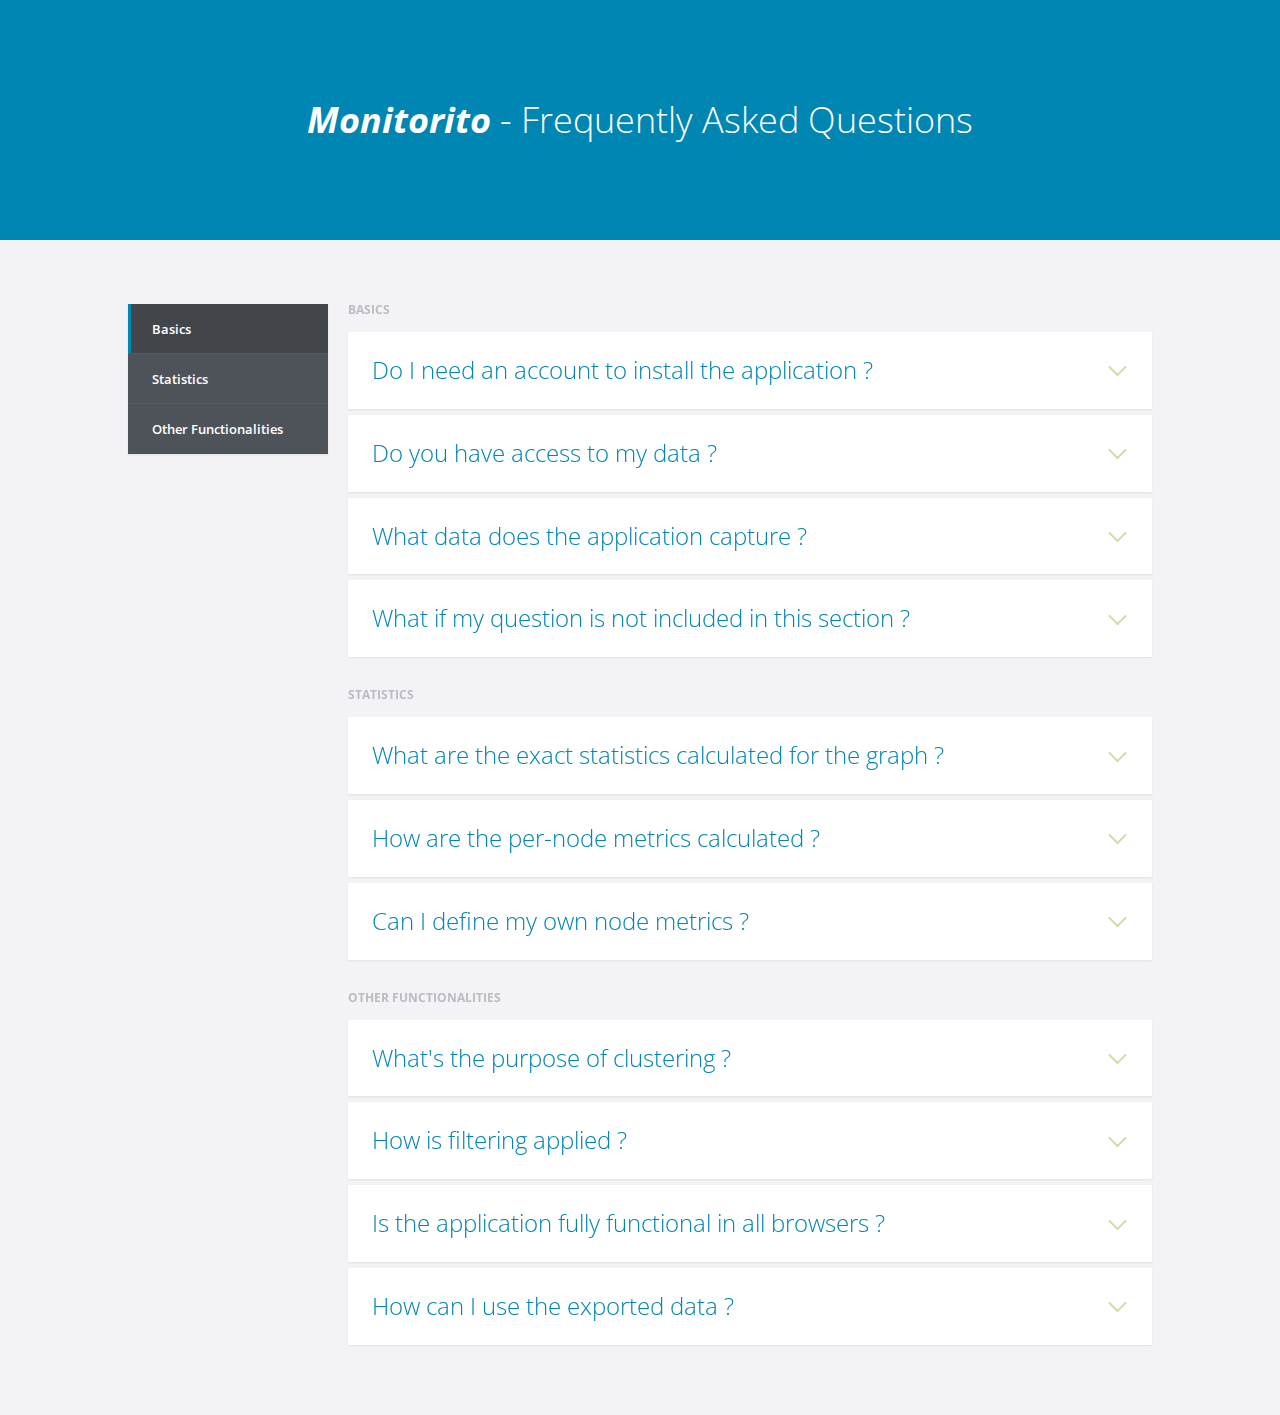
==== faq.html @ d4eaa4d3 "Added FAQ section" ====
<!DOCTYPE html>
<html lang="en" class="no-js">
<head>
	<meta charset="UTF-8">
	<meta name="viewport" content="width=device-width, initial-scale=1">
	<link href='https://fonts.googleapis.com/css?family=Open+Sans:400,300,600,700' rel='stylesheet' type='text/css'>
	<link rel="stylesheet" href="assets/css/faq_reset.css">
	<link rel="stylesheet" href="assets/css/faq_style.css">
	<script src="assets/js/modernizr.js"></script>
	<title>Monitorito: Frequently Asked Questions</title>
</head>
<body>
<header>
	<h1><a href="index.html">Monitorito</a> - Frequently Asked Questions</h1>
</header>
<section class="cd-faq">
	<ul class="cd-faq-categories">
		<li><a class="selected" href="#basics">Basics</a></li>
		<li><a href="#statistics">Statistics</a></li>
		<li><a href="#other">Other Functionalities</a></li>
	</ul>

	<div class="cd-faq-items">
		<ul id="basics" class="cd-faq-group">
			<li class="cd-faq-title"><h2>Basics</h2></li>

			<li>
				<a class="cd-faq-trigger" href="#0">Do I need an account to install the application ?</a>
				<div class="cd-faq-content">
					<p>No account is needed to install and use the application. The application is installed as browser extension. So, you only have to first download the browser that you want to use and then install the extension through the Extensions Store of this browser. You can find the corresponding links in the home page.</p>
				</div>
			</li>
			<li>
				<a class="cd-faq-trigger" href="#0">Do you have access to my data ?</a>
				<div class="cd-faq-content">
					<p>No, your data are safe. The data are only stored locally in the user's computer and the application does not send any data from the user's browsing activity to anyone. </p>
				</div>
			</li>
			<li>
				<a class="cd-faq-trigger" href="#0">What data does the application capture ?</a>
				<div class="cd-faq-content">
					<p>The application only captures requests being made by the browser from which the application is running, so requests being made by other browsers or by the system (e.g. system updates) are not captured by the application. Furthermore, the application only captures requests being made after the application has started executing.</p>
				</div>
			</li>
			<li>
				<a class="cd-faq-trigger" href="#0">What if my question is not included in this section ?</a>
				<div class="cd-faq-content">
					<p>If you have a question missing from this section, feel free to send us your question <a href="mailto:monitorito.faq@gmail.com" target="_top">here</a>. We will try to reply as soon as possible and we will consider adding your question here.</p>
				</div>
			</li>
		</ul>

		<ul id="statistics" class="cd-faq-group">
			<li class="cd-faq-title"><h2>Statistics</h2></li>

			<li>
				<a class="cd-faq-trigger" href="#0">What are the exact statistics calculated for the graph ?</a>
				<div class="cd-faq-content">
					<p>The statistics calculated about the nodes of the graph are the following: <br>
						&nbsp; &nbsp; &nbsp; &nbsp;	- percentage of first-party domains (visited directly by the user) <br>
						&nbsp; &nbsp; &nbsp; &nbsp;	- percentage of third-party domains (visited in the background, as dependencies) <br>
						There are 4 different categories of edges in the graph depending on the following criteria: incoming vs outgoing, referral vs non-referral. For each different category, the following statistics are being calculated across all the nodes of the graph: <br>
						&nbsp; &nbsp; &nbsp; &nbsp;	- maximum <br>
						&nbsp; &nbsp; &nbsp; &nbsp;	- minimum <br>
						&nbsp; &nbsp; &nbsp; &nbsp;	- average <br>
						&nbsp; &nbsp; &nbsp; &nbsp;	- standard deviation <br>
					</p>
				</div>
			</li>
			<li>
				<a class="cd-faq-trigger" href="#0">How are the per-node metrics calculated ?</a>
				<div class="cd-faq-content">
					<p>Currently, there are 4 defined per-node metrics and they are calculated as explained below: <br>
						&nbsp; &nbsp; &nbsp; &nbsp;	- Phishing Metric: 1 divided by the total number of outgoing and incoming edges <br>
						&nbsp; &nbsp; &nbsp; &nbsp;	- Tracking Metric: ratio of incoming referral edges of the selected domain to the maximum number of incoming referral edges of a node across the whole graph  <br>
						&nbsp; &nbsp; &nbsp; &nbsp;	- Tracking Cookies Metric: percentage of third-party cookies to total number of cookies of the selected domain domain <br>
						&nbsp; &nbsp; &nbsp; &nbsp;	- Leaking Metric: sum of squares of values of Tracking Metric for all neighbour nodes reached by outgoing referral edges from the selected domain, divided by the number of these nodes <br>
					</p>
				</div>
			</li>
			<li>
				<a class="cd-faq-trigger" href="#0">Can I define my own node metrics ?</a>
				<div class="cd-faq-content">
					<p>Currently, there is not a capability to add new user-defined metrics from the user interface. However, one can easily define a new metric, slightly modifying the source code and the new metric will be accordingly included in all other functionalities, such as filtering. The source code is available <a href="https://github.com/monitorito/monitorito">here</a>.</p>
				</div>
			</li>
		</ul>

		<ul id="other" class="cd-faq-group">
			<li class="cd-faq-title"><h2>Other Functionalities</h2></li>

			<li>
				<a class="cd-faq-trigger" href="#0">What's the purpose of clustering ?</a>
				<div class="cd-faq-content">
					<p>You can use clustering to aggregate multiple domains, forming a new node. A common case is when you want to handle several sub-domains as a single node. You can achieve this by providing the root domain in the clustering form. Note that statistics are also calculated for cluster nodes and this is how you can aggregate metrics of all the included sub-domains to a single node. You can also define a list of domains that you want to cluster, if you want to cluster unrelated domains.</p>
				</div>
			</li>
			<li>
				<a class="cd-faq-trigger" href="#0">How is filtering applied ?</a>
				<div class="cd-faq-content">
					<p>Each time you filter the graph, you provide a set of conditions related to nodes. You also define whether you want to show or hide the nodes matching the criteria. During the filtering, the provided criteria are tested against each node. In the end, the matched nodes are shown (or hidden), depending on your choice. An edge will be shown after filtering, only if both the destination and the source node of this edge are visible.</p>
				</div>
			</li>
			<li>
				<a class="cd-faq-trigger" href="#0">Is the application fully functional in all browsers ?</a>
				<div class="cd-faq-content">
					<p>The ideal browser for the application is Chrome, because it provides the full set of functionalities. All functionalities are also provided in Opera. In Firefox, the only difference is that the body of HTTP requests cannot be captured, due to some APIs not yet implemented by the Firefox team. From our experience, the application has the optimal performance, when executed in Chrome.</p>
				</div>
			</li>
			<li>
				<a class="cd-faq-trigger" href="#0">How can I use the exported data ?</a>
				<div class="cd-faq-content">
					<p>The data are exported in .csv format, since it is a standard format that is widely accepted by multiple analytics tools. You can import and analyse the exported graph, using several analytics tools, such as Apache Spark, MapReduce etc. We have experimented importing and analysing the data, using the Neo4j graph database. We will probably soon release some sample scripts that can be used to import the exported data in Neo4j.</p>
				</div>
			</li>
		</ul>

	</div>
	<a href="#0" class="cd-close-panel">Close</a>
</section>
<script src="assets/js/jquery-2.1.1.js"></script>
<script src="assets/js/jquery.mobile.custom.min.js"></script>
<script src="assets/js/faq_main.js"></script>
</body>
</html>
---- assets/css/faq_style.css ----
/* -------------------------------- 

Primary style

-------------------------------- */
*, *::after, *::before {
  -webkit-box-sizing: border-box;
  -moz-box-sizing: border-box;
  box-sizing: border-box;
}

*::after, *::before {
  content: '';
}

body {
  font-size: 100%;
  font-family: "Open Sans", sans-serif;
  color: #4e5359;
  background-color: #f3f3f5;
}
body::after {
  /* overlay layer visible on small devices when the right panel slides in */
  position: fixed;
  top: 0;
  left: 0;
  width: 100%;
  height: 100%;
  background-color: rgba(78, 83, 89, 0.8);
  visibility: hidden;
  opacity: 0;
  -webkit-transition: opacity .3s 0s, visibility 0s .3s;
  -moz-transition: opacity .3s 0s, visibility 0s .3s;
  transition: opacity .3s 0s, visibility 0s .3s;
}
body.cd-overlay::after {
  visibility: visible;
  opacity: 1;
  -webkit-transition: opacity .3s 0s, visibility 0s 0s;
  -moz-transition: opacity .3s 0s, visibility 0s 0s;
  transition: opacity .3s 0s, visibility 0s 0s;
}
@media only screen and (min-width: 768px) {
  body::after {
    display: none;
  }
}

a {
  color: #0086b3;
  text-decoration: none;
}

/* -------------------------------- 

Main components 

-------------------------------- */
header {
  position: relative;
  height: 180px;
  line-height: 180px;
  text-align: center;
  background-color: #0086b3;
}
header h1 {
  color: #ffffff;
  -webkit-font-smoothing: antialiased;
  -moz-osx-font-smoothing: grayscale;
  font-size: 20px;
  font-size: 1.25rem;
}
@media only screen and (min-width: 1024px) {
  header {
    height: 240px;
    line-height: 240px;
  }
  header h1 {
    font-size: 36px;
    font-size: 2.25rem;
    font-weight: 300;
  }
}

h1 a {
	color: white;
	font-weight: bold;
	font-style: italic;
}

.cd-faq {
  width: 90%;
  max-width: 1024px;
  margin: 2em auto;
  box-shadow: 0 1px 5px rgba(0, 0, 0, 0.1);
}
.cd-faq:after {
  content: "";
  display: table;
  clear: both;
}
@media only screen and (min-width: 768px) {
  .cd-faq {
    position: relative;
    margin: 4em auto;
    box-shadow: none;
  }
}

.cd-faq-categories a {
  position: relative;
  display: block;
  overflow: hidden;
  height: 50px;
  line-height: 50px;
  padding: 0 28px 0 16px;
  background-color: #4e5359;
  -webkit-font-smoothing: antialiased;
  -moz-osx-font-smoothing: grayscale;
  color: #ffffff;
  white-space: nowrap;
  border-bottom: 1px solid #555b61;
  text-overflow: ellipsis;
}
.cd-faq-categories a::before, .cd-faq-categories a::after {
  /* plus icon on the right */
  position: absolute;
  top: 50%;
  right: 16px;
  display: inline-block;
  height: 1px;
  width: 10px;
  background-color: #7f868e;
}
.cd-faq-categories a::after {
  -webkit-transform: rotate(90deg);
  -moz-transform: rotate(90deg);
  -ms-transform: rotate(90deg);
  -o-transform: rotate(90deg);
  transform: rotate(90deg);
}
.cd-faq-categories li:last-child a {
  border-bottom: none;
}
@media only screen and (min-width: 768px) {
  .cd-faq-categories {
    width: 20%;
    float: left;
    box-shadow: 0 1px 2px rgba(0, 0, 0, 0.08);
  }
  .cd-faq-categories a {
    font-size: 13px;
    font-size: 0.8125rem;
    font-weight: 600;
    padding-left: 24px;
    padding: 0 24px;
    -webkit-transition: background 0.2s, padding 0.2s;
    -moz-transition: background 0.2s, padding 0.2s;
    transition: background 0.2s, padding 0.2s;
  }
  .cd-faq-categories a::before, .cd-faq-categories a::after {
    display: none;
  }
  .no-touch .cd-faq-categories a:hover {
    background: #555b61;
  }
  .no-js .cd-faq-categories {
    width: 100%;
    margin-bottom: 2em;
  }
}
@media only screen and (min-width: 1024px) {
  .cd-faq-categories {
    position: absolute;
    top: 0;
    left: 0;
    width: 200px;
    z-index: 2;
  }
  .cd-faq-categories a::before {
    /* decorative rectangle on the left visible for the selected item */
    display: block;
    top: 0;
    right: auto;
    left: 0;
    height: 100%;
    width: 3px;
    background-color: #0086b3;
    opacity: 0;
    -webkit-transition: opacity 0.2s;
    -moz-transition: opacity 0.2s;
    transition: opacity 0.2s;
  }
  .cd-faq-categories .selected {
    background: #42464b !important;
  }
  .cd-faq-categories .selected::before {
    opacity: 1;
  }
  .cd-faq-categories.is-fixed {
    /* top and left value assigned in jQuery */
    position: fixed;
  }
  .no-js .cd-faq-categories {
    position: relative;
  }
}

.cd-faq-items {
  position: fixed;
  height: 100%;
  width: 90%;
  top: 0;
  right: 0;
  background: #ffffff;
  padding: 0 5% 1em;
  overflow: auto;
  -webkit-overflow-scrolling: touch;
  z-index: 1;
  -webkit-backface-visibility: hidden;
  backface-visibility: hidden;
  -webkit-transform: translateZ(0) translateX(100%);
  -moz-transform: translateZ(0) translateX(100%);
  -ms-transform: translateZ(0) translateX(100%);
  -o-transform: translateZ(0) translateX(100%);
  transform: translateZ(0) translateX(100%);
  -webkit-transition: -webkit-transform .3s;
  -moz-transition: -moz-transform .3s;
  transition: transform .3s;
}
.cd-faq-items.slide-in {
  -webkit-transform: translateZ(0) translateX(0%);
  -moz-transform: translateZ(0) translateX(0%);
  -ms-transform: translateZ(0) translateX(0%);
  -o-transform: translateZ(0) translateX(0%);
  transform: translateZ(0) translateX(0%);
}
.no-js .cd-faq-items {
  position: static;
  height: auto;
  width: 100%;
  -webkit-transform: translateX(0);
  -moz-transform: translateX(0);
  -ms-transform: translateX(0);
  -o-transform: translateX(0);
  transform: translateX(0);
}
@media only screen and (min-width: 768px) {
  .cd-faq-items {
    position: static;
    height: auto;
    width: 78%;
    float: right;
    overflow: visible;
    -webkit-transform: translateZ(0) translateX(0);
    -moz-transform: translateZ(0) translateX(0);
    -ms-transform: translateZ(0) translateX(0);
    -o-transform: translateZ(0) translateX(0);
    transform: translateZ(0) translateX(0);
    padding: 0;
    background: transparent;
  }
}
@media only screen and (min-width: 1024px) {
  .cd-faq-items {
    float: none;
    width: 100%;
    padding-left: 220px;
  }
  .no-js .cd-faq-items {
    padding-left: 0;
  }
}

.cd-close-panel {
  position: fixed;
  top: 5px;
  right: -100%;
  display: block;
  height: 40px;
  width: 40px;
  overflow: hidden;
  text-indent: 100%;
  white-space: nowrap;
  z-index: 2;
  /* Force Hardware Acceleration in WebKit */
  -webkit-transform: translateZ(0);
  -moz-transform: translateZ(0);
  -ms-transform: translateZ(0);
  -o-transform: translateZ(0);
  transform: translateZ(0);
  -webkit-backface-visibility: hidden;
  backface-visibility: hidden;
  -webkit-transition: right 0.4s;
  -moz-transition: right 0.4s;
  transition: right 0.4s;
}
.cd-close-panel::before, .cd-close-panel::after {
  /* close icon in CSS */
  position: absolute;
  top: 16px;
  left: 12px;
  display: inline-block;
  height: 3px;
  width: 18px;
  background: #6c7d8e;
}
.cd-close-panel::before {
  -webkit-transform: rotate(45deg);
  -moz-transform: rotate(45deg);
  -ms-transform: rotate(45deg);
  -o-transform: rotate(45deg);
  transform: rotate(45deg);
}
.cd-close-panel::after {
  -webkit-transform: rotate(-45deg);
  -moz-transform: rotate(-45deg);
  -ms-transform: rotate(-45deg);
  -o-transform: rotate(-45deg);
  transform: rotate(-45deg);
}
.cd-close-panel.move-left {
  right: 2%;
}
@media only screen and (min-width: 768px) {
  .cd-close-panel {
    display: none;
  }
}

.cd-faq-group {
  /* hide group not selected */
  display: none;
}
.cd-faq-group.selected {
  display: block;
}
.cd-faq-group .cd-faq-title {
  background: transparent;
  box-shadow: none;
  margin: 1em 0;
}
.no-touch .cd-faq-group .cd-faq-title:hover {
  box-shadow: none;
}
.cd-faq-group .cd-faq-title h2 {
  text-transform: uppercase;
  font-size: 12px;
  font-size: 0.75rem;
  font-weight: 700;
  color: #bbbbc7;
}
.no-js .cd-faq-group {
  display: block;
}
@media only screen and (min-width: 768px) {
  .cd-faq-group {
    /* all groups visible */
    display: block;
  }
  .cd-faq-group > li {
    background: #ffffff;
    margin-bottom: 6px;
    box-shadow: 0 1px 2px rgba(0, 0, 0, 0.08);
    -webkit-transition: box-shadow 0.2s;
    -moz-transition: box-shadow 0.2s;
    transition: box-shadow 0.2s;
  }
  .no-touch .cd-faq-group > li:hover {
    box-shadow: 0 1px 10px rgba(108, 125, 142, 0.3);
  }
  .cd-faq-group .cd-faq-title {
    margin: 2em 0 1em;
  }
  .cd-faq-group:first-child .cd-faq-title {
    margin-top: 0;
  }
}

.cd-faq-trigger {
  position: relative;
  display: block;
  margin: 1.6em 0 .4em;
  line-height: 1.2;
}
@media only screen and (min-width: 768px) {
  .cd-faq-trigger {
    font-size: 24px;
    font-size: 1.5rem;
    font-weight: 300;
    margin: 0;
    padding: 24px 72px 24px 24px;
  }
  .cd-faq-trigger::before, .cd-faq-trigger::after {
    /* arrow icon on the right */
    position: absolute;
    right: 24px;
    top: 50%;
    height: 2px;
    width: 13px;
    background: #cfdca0;
    -webkit-backface-visibility: hidden;
    backface-visibility: hidden;
    -webkit-transition-property: -webkit-transform;
    -moz-transition-property: -moz-transform;
    transition-property: transform;
    -webkit-transition-duration: 0.2s;
    -moz-transition-duration: 0.2s;
    transition-duration: 0.2s;
  }
  .cd-faq-trigger::before {
    -webkit-transform: rotate(45deg);
    -moz-transform: rotate(45deg);
    -ms-transform: rotate(45deg);
    -o-transform: rotate(45deg);
    transform: rotate(45deg);
    right: 32px;
  }
  .cd-faq-trigger::after {
    -webkit-transform: rotate(-45deg);
    -moz-transform: rotate(-45deg);
    -ms-transform: rotate(-45deg);
    -o-transform: rotate(-45deg);
    transform: rotate(-45deg);
  }
  .content-visible .cd-faq-trigger::before {
    -webkit-transform: rotate(-45deg);
    -moz-transform: rotate(-45deg);
    -ms-transform: rotate(-45deg);
    -o-transform: rotate(-45deg);
    transform: rotate(-45deg);
  }
  .content-visible .cd-faq-trigger::after {
    -webkit-transform: rotate(45deg);
    -moz-transform: rotate(45deg);
    -ms-transform: rotate(45deg);
    -o-transform: rotate(45deg);
    transform: rotate(45deg);
  }
}

.cd-faq-content p {
  font-size: 14px;
  font-size: 0.875rem;
  line-height: 1.4;
  color: #6c7d8e;
}
@media only screen and (min-width: 768px) {
  .cd-faq-content {
    display: none;
    padding: 0 24px 30px;
  }
  .cd-faq-content p {
    line-height: 1.6;
  }
  .no-js .cd-faq-content {
    display: block;
  }
}
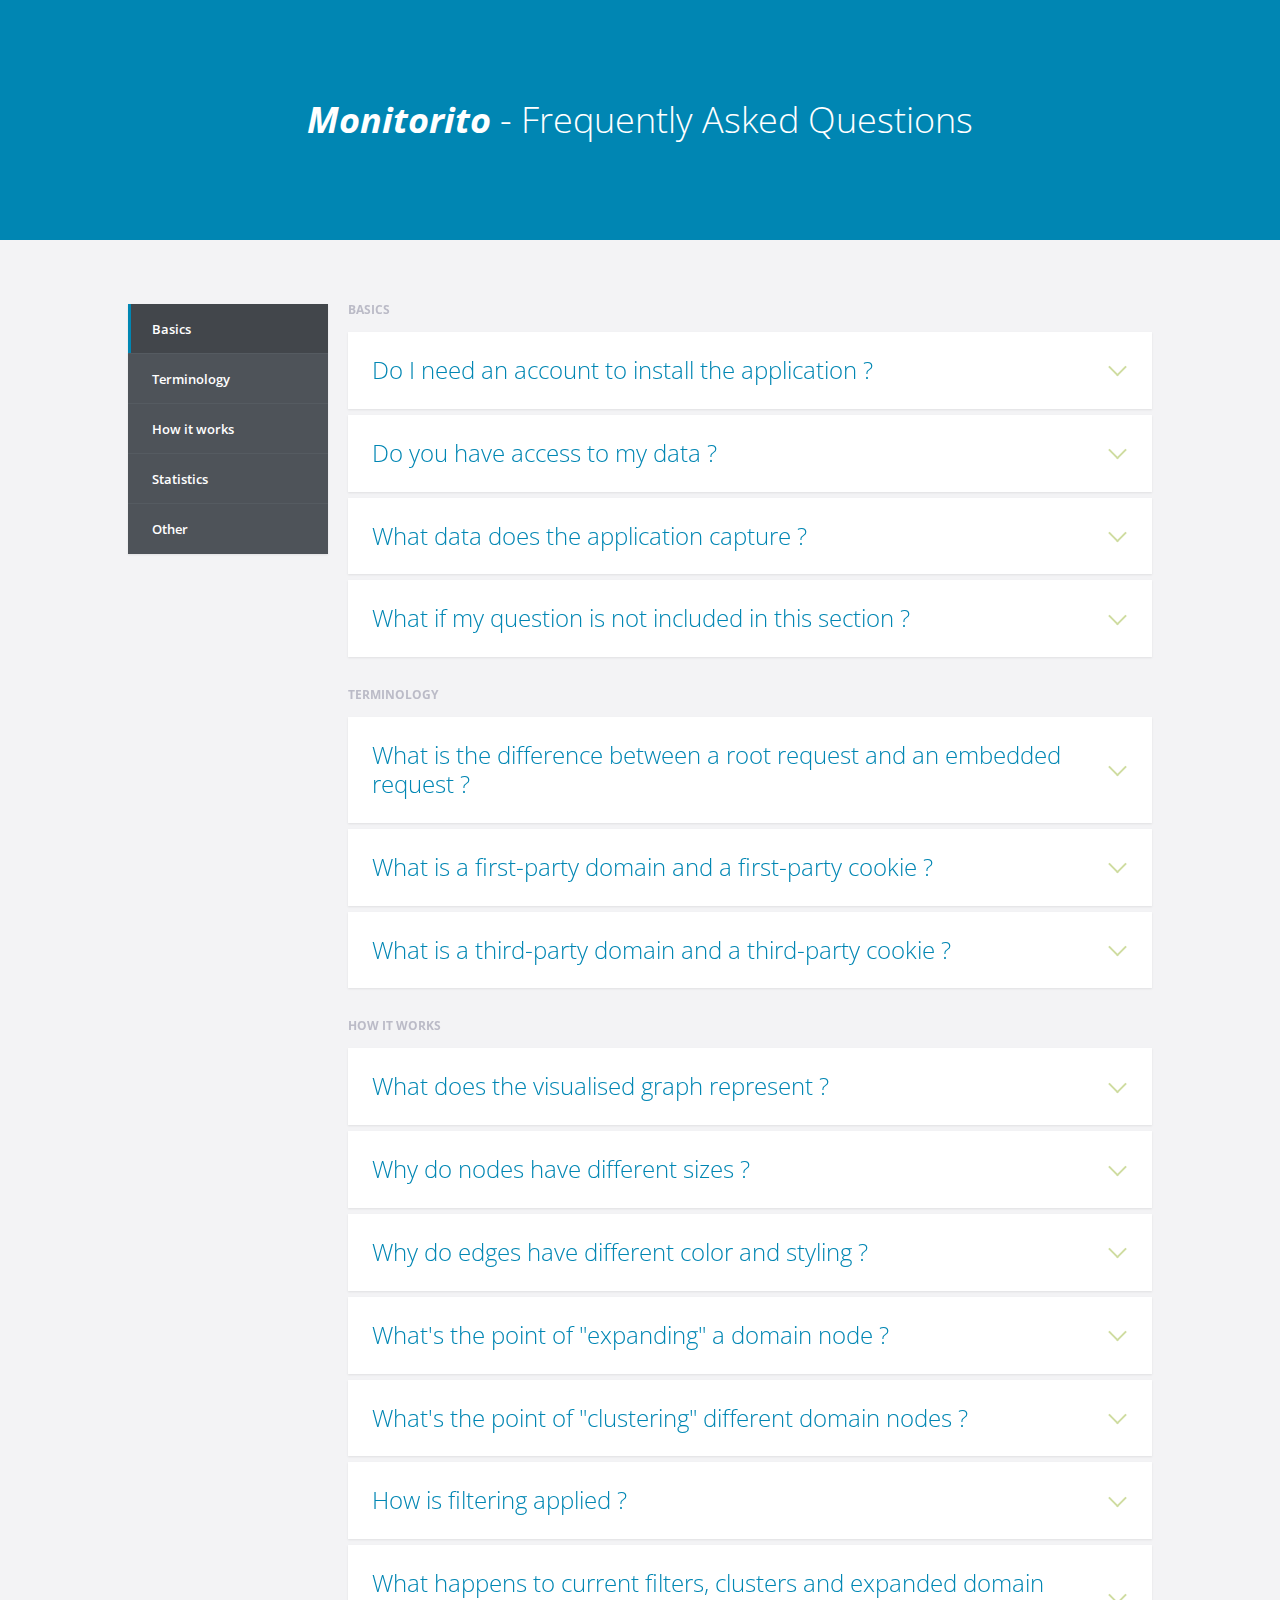
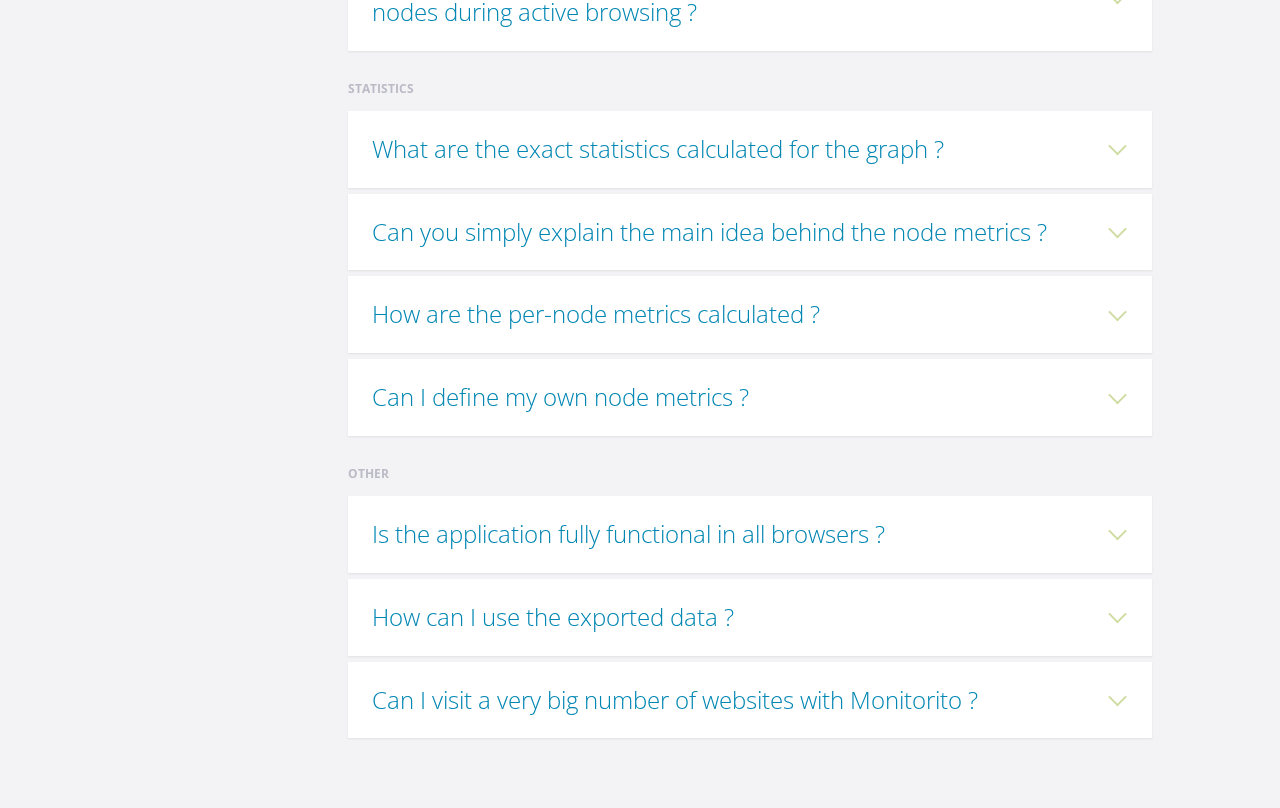
==== commit 59b2a0a4: "Added firefox link and more FAQs" ====
--- a/faq.html
+++ b/faq.html
@@ -16,8 +16,10 @@
 <section class="cd-faq">
 	<ul class="cd-faq-categories">
 		<li><a class="selected" href="#basics">Basics</a></li>
+		<li><a href="#terminology">Terminology</a></li>
+		<li><a href="#how_it_works">How it works</a></li>
 		<li><a href="#statistics">Statistics</a></li>
-		<li><a href="#other">Other Functionalities</a></li>
+		<li><a href="#other">Other</a></li>
 	</ul>
 
 	<div class="cd-faq-items">
@@ -27,7 +29,7 @@
 			<li>
 				<a class="cd-faq-trigger" href="#0">Do I need an account to install the application ?</a>
 				<div class="cd-faq-content">
-					<p>No account is needed to install and use the application. The application is installed as browser extension. So, you only have to first download the browser that you want to use and then install the extension through the Extensions Store of this browser. You can find the corresponding links in the home page.</p>
+					<p>No account is needed to install and use the application. The application is installed as a browser extension. So, you only have to first download the browser that you want to use and then install the extension through the Extensions Store of this browser. You can find the corresponding links for each supported browser in the <a href="index.html">home</a> page.</p>
 				</div>
 			</li>
 			<li>
@@ -50,6 +52,76 @@
 			</li>
 		</ul>
 
+		<ul id="terminology" class="cd-faq-group">
+			<li class="cd-faq-title"><h2>Terminology</h2></li>
+
+			<li>
+				<a class="cd-faq-trigger" href="#0">What is the difference between a root request and an embedded request ?</a>
+				<div class="cd-faq-content">
+					<p>A root request is a request being made directly from the user, such as when the user enters a new URL in the browser bar or when the user clicks at a link in a page. An embedded requests is being made as a dependency of a root request. For instance, when we visit a website, there are multiple requests being made for the images of the page, the scripts and stylesheets needed. All these requests are considered embedded requests, that are being triggered by the root request of the main page.</p>
+				</div>
+			</li>
+			<li>
+				<a class="cd-faq-trigger" href="#0">What is a first-party domain and a first-party cookie ?</a>
+				<div class="cd-faq-content">
+					<p>A first-party domain is a domain, containing at least one root request at one of its resources. A first-party cookie is a cookie being sent by a root request.</p>
+				</div>
+			</li>
+			<li>
+				<a class="cd-faq-trigger" href="#0">What is a third-party domain and a third-party cookie ?</a>
+				<div class="cd-faq-content">
+					<p>A third-party domain is a domain, containing only embedded requests at its resources. A third-party cookie is a cookie being sent by an embedded request.</p>
+				</div>
+			</li>
+		</ul>
+
+		<ul id="how_it_works" class="cd-faq-group">
+			<li class="cd-faq-title"><h2>How it works</h2></li>
+
+			<li>
+				<a class="cd-faq-trigger" href="#0">What does the visualised graph represent ?</a>
+				<div class="cd-faq-content">
+					<p>Monitorito captures your browsing activity and represents it in the form of a graph. This graph is mainly consisted of circular nodes, which correspond to the domains you have visited, and edges between these nodes. An edge might correspond to a request being made by a domain to a different domain or to a redirect from a domain to a different domain. The color and style of the edges reveal the events they contain. The user can expand domain nodes, generating a diamond node for each resource of the domain, where all these nodes will be linked to their domain and to each other, depending on the requests and redirects being made. The user can also cluster multiple domain nodes into a single cluster node, which will be a circular node of bigger size than the domain nodes.</p>
+				</div>
+			</li>
+			<li>
+				<a class="cd-faq-trigger" href="#0">Why do nodes have different sizes ?</a>
+				<div class="cd-faq-content">
+					<p>Domain nodes have different size, depending on the way you accessed them. First-party domains have bigger size than third-party domains (look above question for different between first-party and third-party domains). The same logic applies to resource nodes as well.</p>
+				</div>
+			</li>
+			<li>
+				<a class="cd-faq-trigger" href="#0">Why do edges have different color and styling ?</a>
+				<div class="cd-faq-content">
+					<p>Edges of the graph have different color and styling depending on their properties. If an edge is colored red (or orange for edges between resource nodes), this means that at least one of the requests and redirects included in this edge contains an <a href="https://en.wikipedia.org/wiki/HTTP_referer">HTTP Referer</a> header. If an edge is colored grey (or brown-green for edges between resource nodes), this means that no request or redirect in this edge contains a Referer header. So, the coloring visualises whether the destination node of an edge has acquired knowledge that you have visited the source domain (in other words is "tracking" you). Regarding the styling, if an edge contains only requests, it will be a solid one. If an edge contains only redirects, it will be a dotted one. If an edge contains both requests and redirects, it will be a dashed one. </p>
+				</div>
+			</li>
+			<li>
+				<a class="cd-faq-trigger" href="#0">What's the point of "expanding" a domain node ?</a>
+				<div class="cd-faq-content">
+					<p>The default mode of the graph displays the domain nodes and connections between these nodes. This mode is suitable when one wants to get a high-level view of the browsing activity, such as the visited domains and the connections between them. However, if one wants to investigate a specific event in lower level, this mode is not so helpful. For instance, a user might want to investigate the workflow of a specific web protocol, such as OAuth. To achieve this, the user can expand the domain nodes of interest and observe the resource nodes and the edges between them.</p>
+				</div>
+			</li>
+			<li>
+				<a class="cd-faq-trigger" href="#0">What's the point of "clustering" different domain nodes ?</a>
+				<div class="cd-faq-content">
+					<p>You can use clustering to aggregate multiple domains, forming a new node. A common case is when you want to handle several sub-domains as a single node. For instance, you might want to cluster all sub-domains of a tracking domain (let's say tracking.com), to aggregate the acquired knowledge of all the sub-domains to a single node, since all the knowledge naturally belongs to the root domain. You can achieve this by providing the root domain in the clustering form. Note that statistics are also calculated for cluster nodes and this is how you can aggregate metrics of all the included sub-domains to a single node. You can also define a list of domains that you want to cluster, if you want to cluster unrelated domains. For instance, you can provide the domains google.com and youtube.com, to aggregate all their sub-domains in a single cluster node, since they belong to the same organisation.</p>
+				</div>
+			</li>
+			<li>
+				<a class="cd-faq-trigger" href="#0">How is filtering applied ?</a>
+				<div class="cd-faq-content">
+					<p>Each time you filter the graph, you provide a set of conditions related to nodes. You also define whether you want to show or hide the nodes matching the criteria. During the filtering, the provided criteria are tested against each node. In the end, the matched nodes are shown (or hidden), depending on your choice. An edge will be shown after filtering, only if both the destination and the source node of this edge are visible.</p>
+				</div>
+			</li>
+			<li>
+				<a class="cd-faq-trigger" href="#0">What happens to current filters, clusters and expanded domain nodes during active browsing ?</a>
+				<div class="cd-faq-content">
+					<p>If there are active clusters, filters or expanded domain nodes while the user is still browsing to new websites, then the new incoming nodes will be added to the graph without considering them. For instance, a node that would normally belong to a cluster will not be added to it, if the specific domain is visited after the cluster is being created. Another example is incoming nodes that will always be visible and will not be checked by the currently applied filters. As a result, it is recommended that the user applies these functionalities (filtering, clustering, expanding) after having visited the whole dataset of interest. Alternatively, the user can reset filters, clusters and collapse all expanded domain nodes, before visiting new websites.</p>
+				</div>
+			</li>
+		</ul>
+
 		<ul id="statistics" class="cd-faq-group">
 			<li class="cd-faq-title"><h2>Statistics</h2></li>
 
@@ -68,6 +140,13 @@
 				</div>
 			</li>
 			<li>
+				<a class="cd-faq-trigger" href="#0">Can you simply explain the main idea behind the node metrics ?</a>
+				<div class="cd-faq-content">
+					<p>Regarding the phishing websites, we have observed that a significant percentage of phishing domains do not have many connections to other domains (so that they are not easily identified through logs etc.). So, the phishing metric classifies domains, according to the degree of connectivity to the rest of the graph. Regarding tracking, we considered the <a href="https://en.wikipedia.org/wiki/HTTP_referer">HTTP Referer</a> header as the main mechanism of tracking used by websites. So, when a request includes a Referer Header, this means that the destination resource's domain will acquire knowledge that the user linked with the specific cookie has also previously visited the resource denoted by the header field value. As a result, the more incoming referral (red) edges a domain node contains, the more tracking capabilities this domain possesses. Following the same approach, the more outgoing referral (red) edges a domain node contains, the more vulnerable to tracking this domain is. We call these kinds of domains leaking domains, because they "leak" information to tracking domains. 
+					</p>
+				</div>
+			</li>
+			<li>
 				<a class="cd-faq-trigger" href="#0">How are the per-node metrics calculated ?</a>
 				<div class="cd-faq-content">
 					<p>Currently, there are 4 defined per-node metrics and they are calculated as explained below: <br>
@@ -81,26 +160,14 @@
 			<li>
 				<a class="cd-faq-trigger" href="#0">Can I define my own node metrics ?</a>
 				<div class="cd-faq-content">
-					<p>Currently, there is not a capability to add new user-defined metrics from the user interface. However, one can easily define a new metric, slightly modifying the source code and the new metric will be accordingly included in all other functionalities, such as filtering. The source code is available <a href="https://github.com/monitorito/monitorito">here</a>.</p>
+					<p>Currently, there is not a capability to add new user-defined metrics from the user interface. However, one can easily define a new metric, slightly modifying the source code and the new metric will be accordingly included in all other functionalities, such as filtering. The source code is available <a href="https://github.com/monitorito/monitorito">here</a>. To add a new metric, just define a new metric <a href="https://github.com/monitorito/monitorito/blob/master/app/scripts/graph/statistics/NodeMetricsFactory.js">here</a>, which complies with the interface of this <a href="https://github.com/monitorito/monitorito/blob/master/app/scripts/graph/statistics/NodeMetric.js">class</a>.</p>
 				</div>
 			</li>
 		</ul>
 
 		<ul id="other" class="cd-faq-group">
-			<li class="cd-faq-title"><h2>Other Functionalities</h2></li>
+			<li class="cd-faq-title"><h2>Other</h2></li>
 
-			<li>
-				<a class="cd-faq-trigger" href="#0">What's the purpose of clustering ?</a>
-				<div class="cd-faq-content">
-					<p>You can use clustering to aggregate multiple domains, forming a new node. A common case is when you want to handle several sub-domains as a single node. You can achieve this by providing the root domain in the clustering form. Note that statistics are also calculated for cluster nodes and this is how you can aggregate metrics of all the included sub-domains to a single node. You can also define a list of domains that you want to cluster, if you want to cluster unrelated domains.</p>
-				</div>
-			</li>
-			<li>
-				<a class="cd-faq-trigger" href="#0">How is filtering applied ?</a>
-				<div class="cd-faq-content">
-					<p>Each time you filter the graph, you provide a set of conditions related to nodes. You also define whether you want to show or hide the nodes matching the criteria. During the filtering, the provided criteria are tested against each node. In the end, the matched nodes are shown (or hidden), depending on your choice. An edge will be shown after filtering, only if both the destination and the source node of this edge are visible.</p>
-				</div>
-			</li>
 			<li>
 				<a class="cd-faq-trigger" href="#0">Is the application fully functional in all browsers ?</a>
 				<div class="cd-faq-content">
@@ -110,7 +177,13 @@
 			<li>
 				<a class="cd-faq-trigger" href="#0">How can I use the exported data ?</a>
 				<div class="cd-faq-content">
-					<p>The data are exported in .csv format, since it is a standard format that is widely accepted by multiple analytics tools. You can import and analyse the exported graph, using several analytics tools, such as Apache Spark, MapReduce etc. We have experimented importing and analysing the data, using the Neo4j graph database. We will probably soon release some sample scripts that can be used to import the exported data in Neo4j.</p>
+					<p>The data are exported in .csv format, since it is a standard format that is widely accepted by multiple analytics tools. You can import and analyse the exported graph, using several analytics tools, such as Apache Spark, MapReduce etc. We have experimented importing and analysing the data, using the Neo4j graph database. You can use <a href="https://github.com/monitorito/import_scripts/blob/master/neo4j.import">these scripts</a> as a reference to import the exported graph data from Monitorito to a Neo4j database.</p>
+				</div>
+			</li>
+			<li>
+				<a class="cd-faq-trigger" href="#0">Can I visit a very big number of websites with Monitorito ?</a>
+				<div class="cd-faq-content">
+					<p>Monitorito has 2 modes of operation: the online and the offline mode. During the offline mode, the graph is generated and stored but not visualised, so the memory consumption is singificantly reduced. For this reason, if you want to visit bigger datasets with Monitorito, the offline mode is the most suitable and you can export the graph in the end to import it to a more powerful analytics tool. You can also automate this process, so that you do not have to manually visit all the websites in your browser. We have already done this using Selenium and you can find a sample script as a reference <a href="https://github.com/monitorito/automate_script">here</a>.</p>
 				</div>
 			</li>
 		</ul>
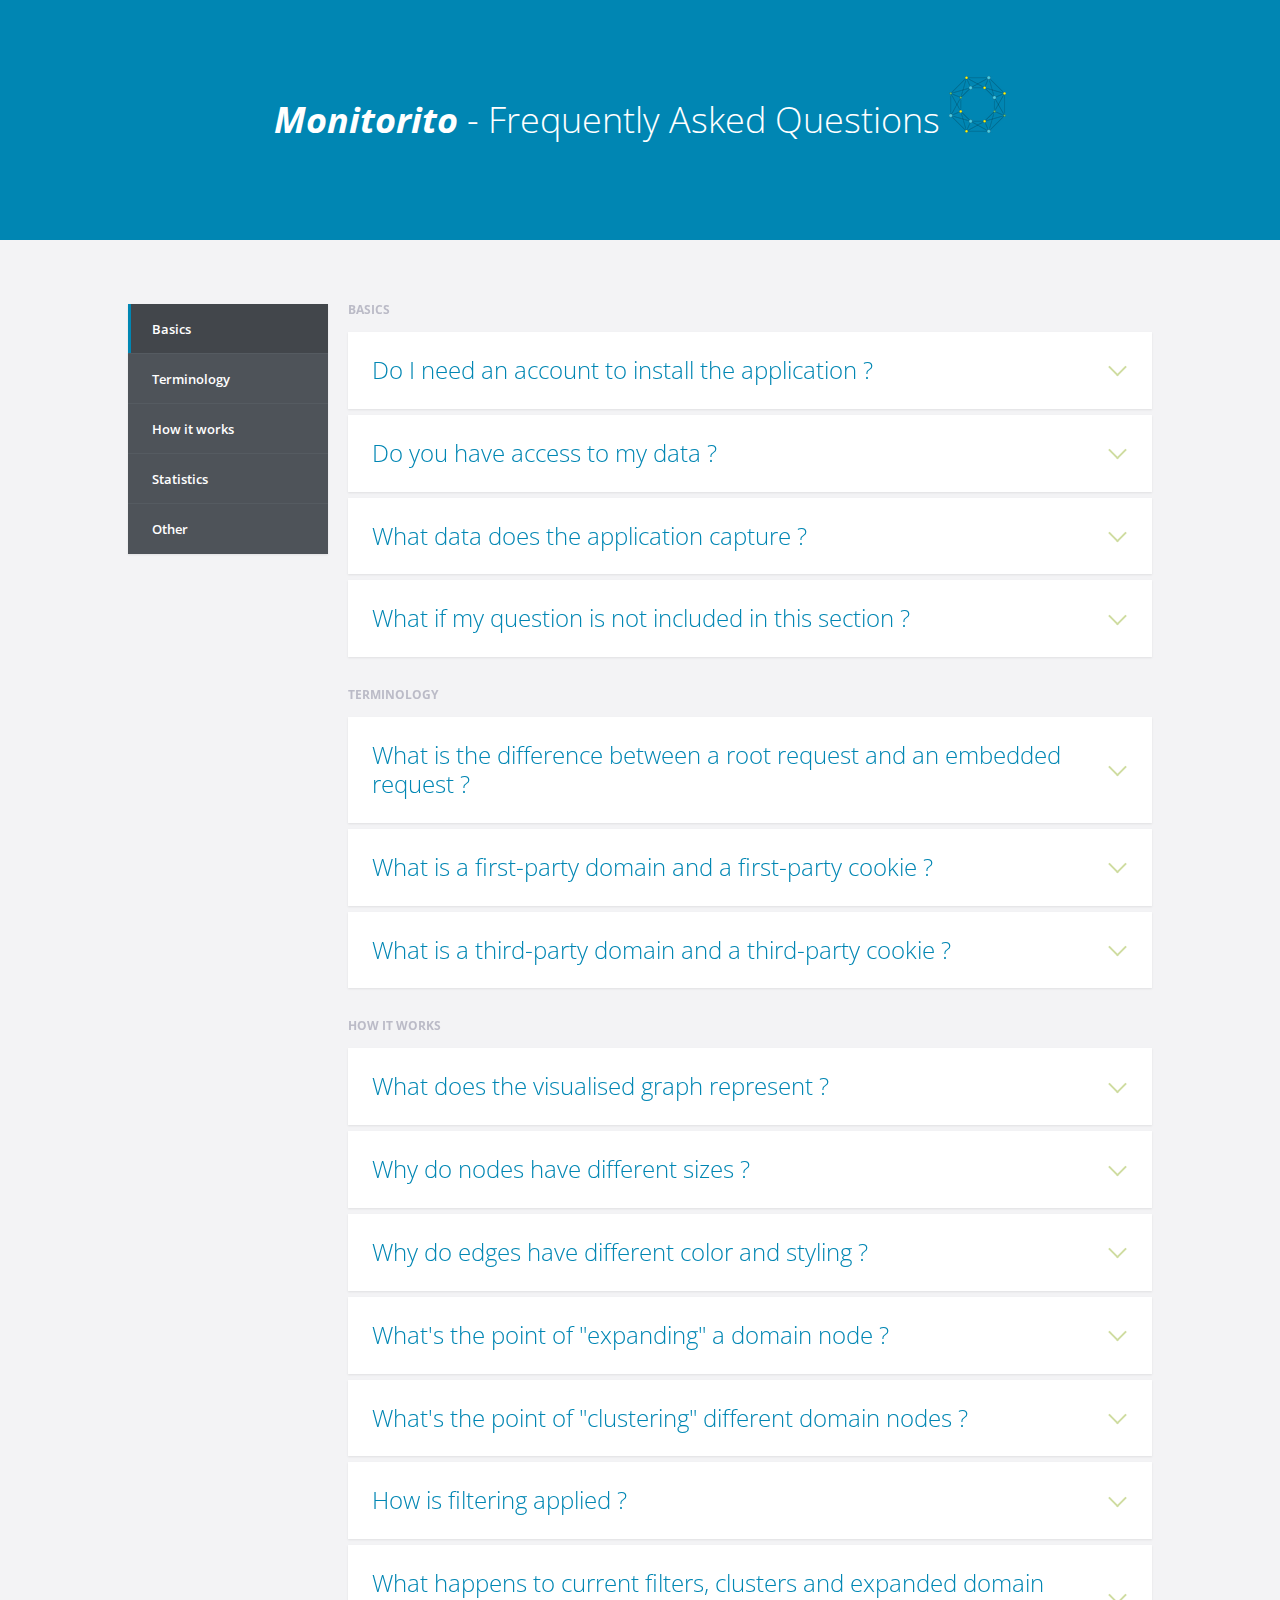
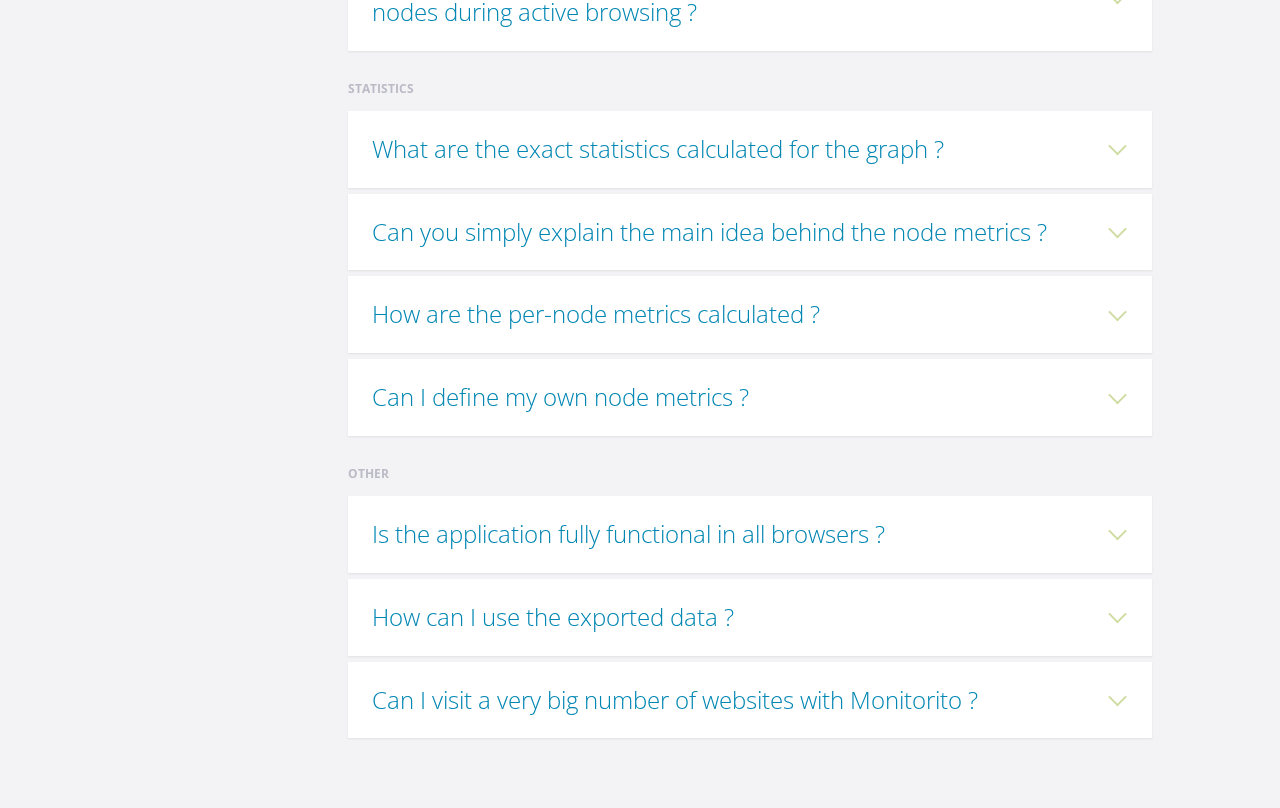
==== commit 8bc69f45: "Added logo" ====
--- a/faq.html
+++ b/faq.html
@@ -11,7 +11,7 @@
 </head>
 <body>
 <header>
-	<h1><a href="index.html">Monitorito</a> - Frequently Asked Questions</h1>
+	<h1><a href="index.html">Monitorito</a> - Frequently Asked Questions <img src="assets/ico/apple-touch-icon-57-precomposed.png"></img></h1>
 </header>
 <section class="cd-faq">
 	<ul class="cd-faq-categories">
